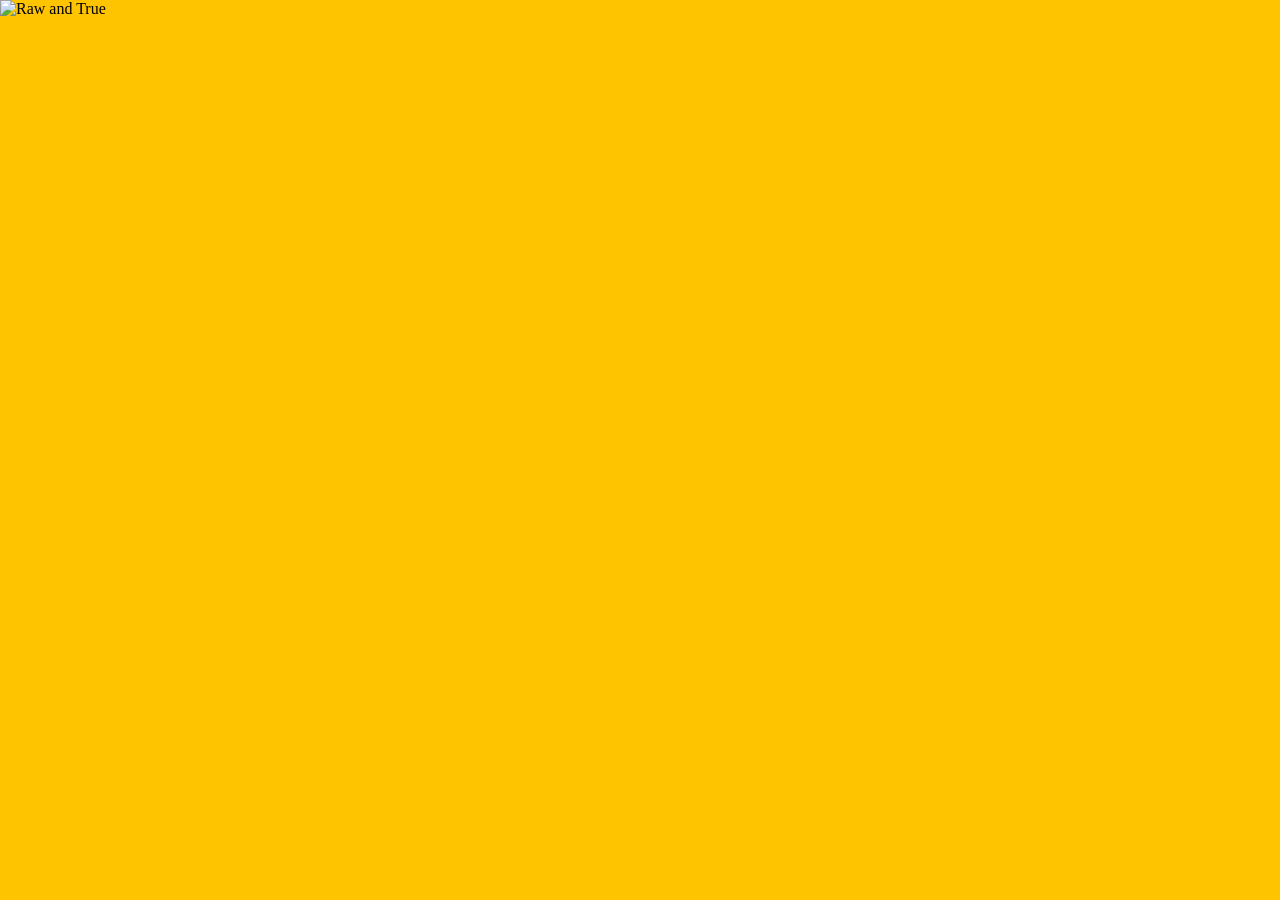
==== nginx/html/index.html @ ca9e3b0e "Show homepage artwork full screen" ====
<!doctype html>
<html lang="en">
<head>
  <meta charset="utf-8">
  <meta name="viewport" content="width=device-width, initial-scale=1">
  <meta name="theme-color" content="#ffc400">
  <title>Raw &amp; True</title>
  <style>
    * {
      box-sizing: border-box;
    }

    html,
    body {
      width: 100%;
      height: 100%;
      margin: 0;
      overflow: hidden;
      background: #ffc400;
    }

    .hero {
      display: block;
      width: 100vw;
      height: 100vh;
      object-fit: contain;
      object-position: center;
    }
  </style>
</head>
<body>
  <img class="hero" src="/homepage.png" alt="Raw and True">
</body>
</html>
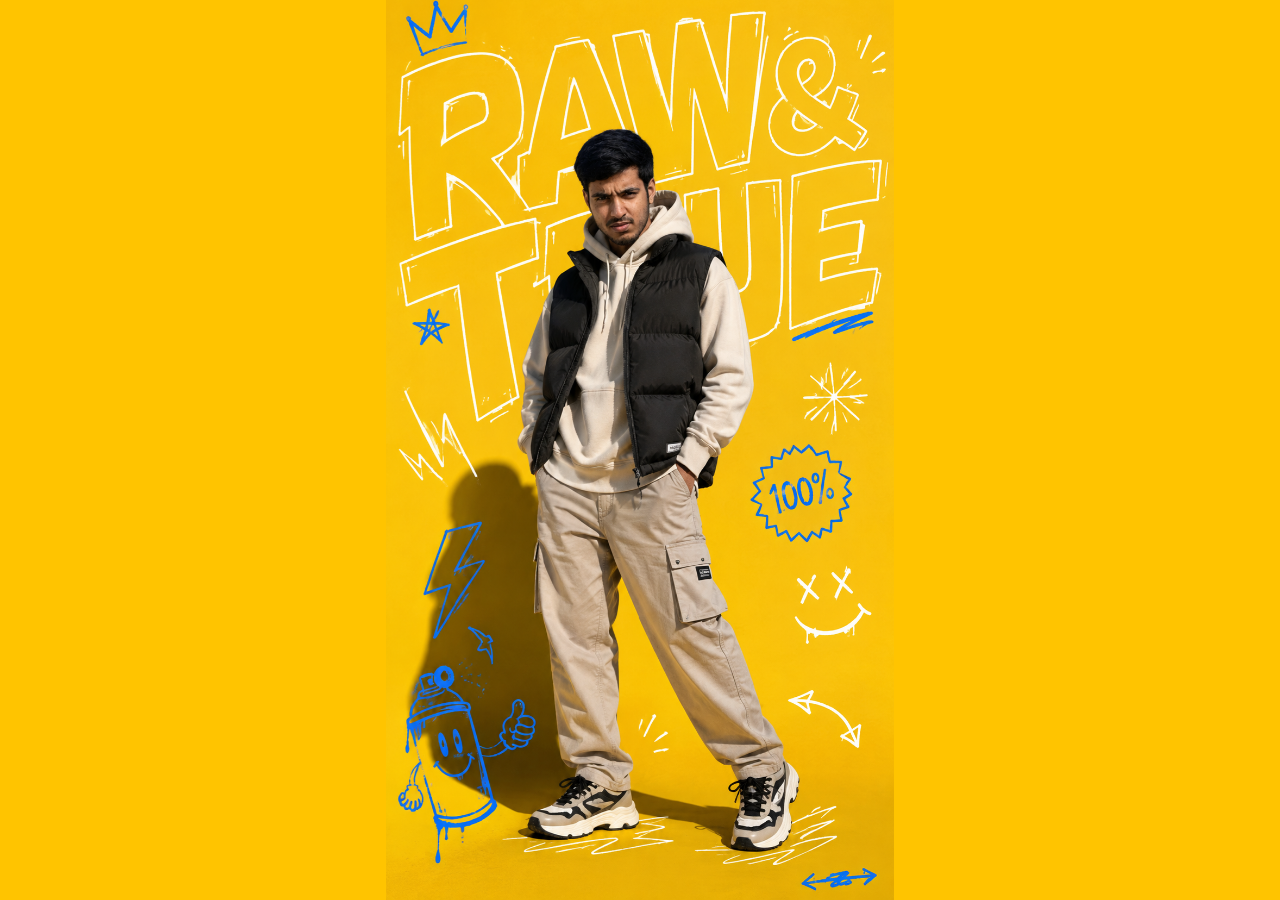
==== commit 7ccb57df: "Move static website deployment to GitHub Pages" ====
--- a/nginx/html/index.html
+++ b/nginx/html/index.html
@@ -29,6 +29,6 @@
   </style>
 </head>
 <body>
-  <img class="hero" src="/homepage.png" alt="Raw and True">
+  <img class="hero" src="./homepage.png" alt="Raw and True">
 </body>
 </html>
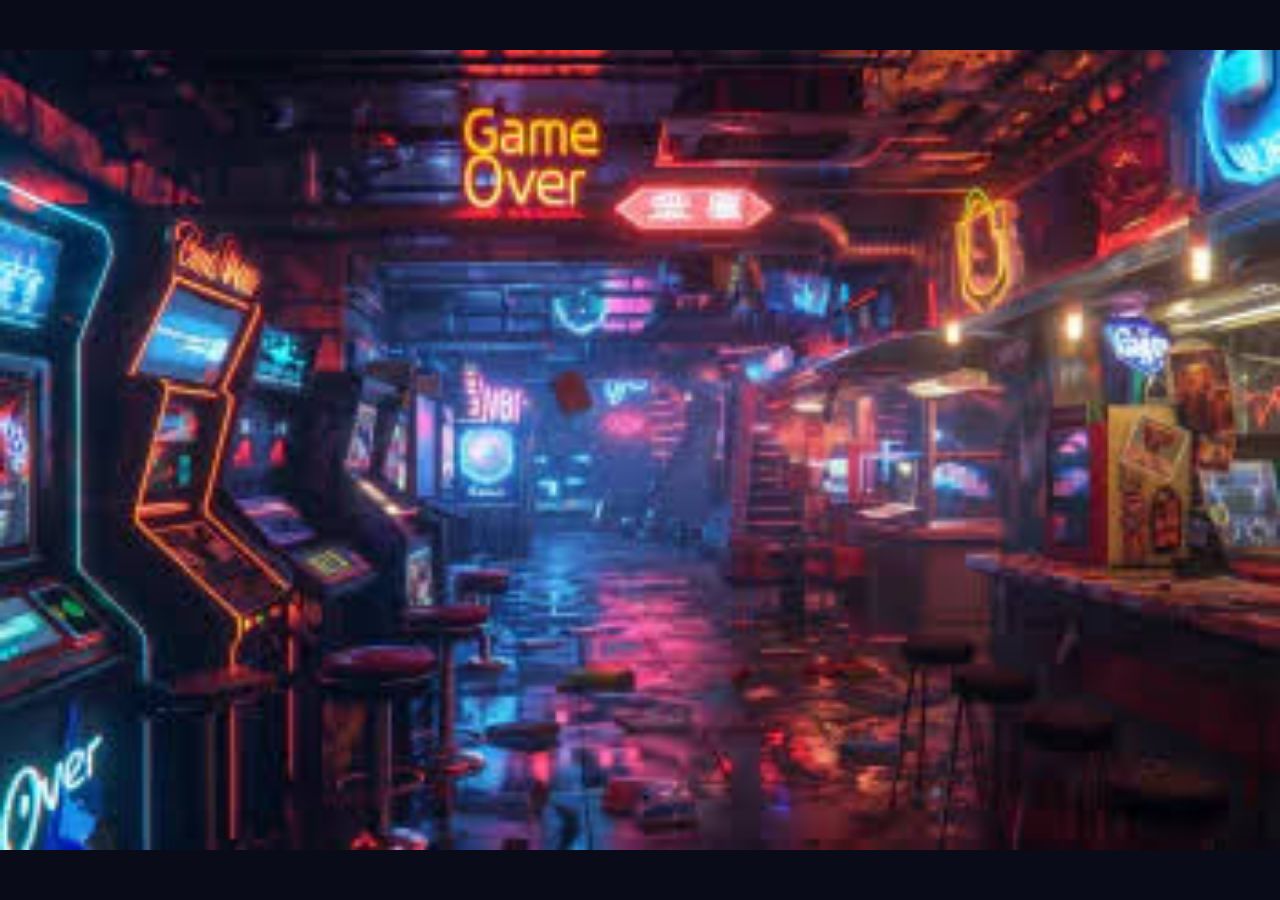
==== commit f40ee844: "Replace homepage artwork with neon arcade image" ====
--- a/nginx/html/index.html
+++ b/nginx/html/index.html
@@ -3,8 +3,8 @@
 <head>
   <meta charset="utf-8">
   <meta name="viewport" content="width=device-width, initial-scale=1">
-  <meta name="theme-color" content="#ffc400">
-  <title>Raw &amp; True</title>
+  <meta name="theme-color" content="#090b18">
+  <title>AIINC Arcade</title>
   <style>
     * {
       box-sizing: border-box;
@@ -16,7 +16,7 @@
       height: 100%;
       margin: 0;
       overflow: hidden;
-      background: #ffc400;
+      background: #090b18;
     }
 
     .hero {
@@ -29,6 +29,6 @@
   </style>
 </head>
 <body>
-  <img class="hero" src="./homepage.png" alt="Raw and True">
+  <img class="hero" src="./homepage.jpeg" alt="Neon-lit arcade with game cabinets and a Game Over sign">
 </body>
 </html>
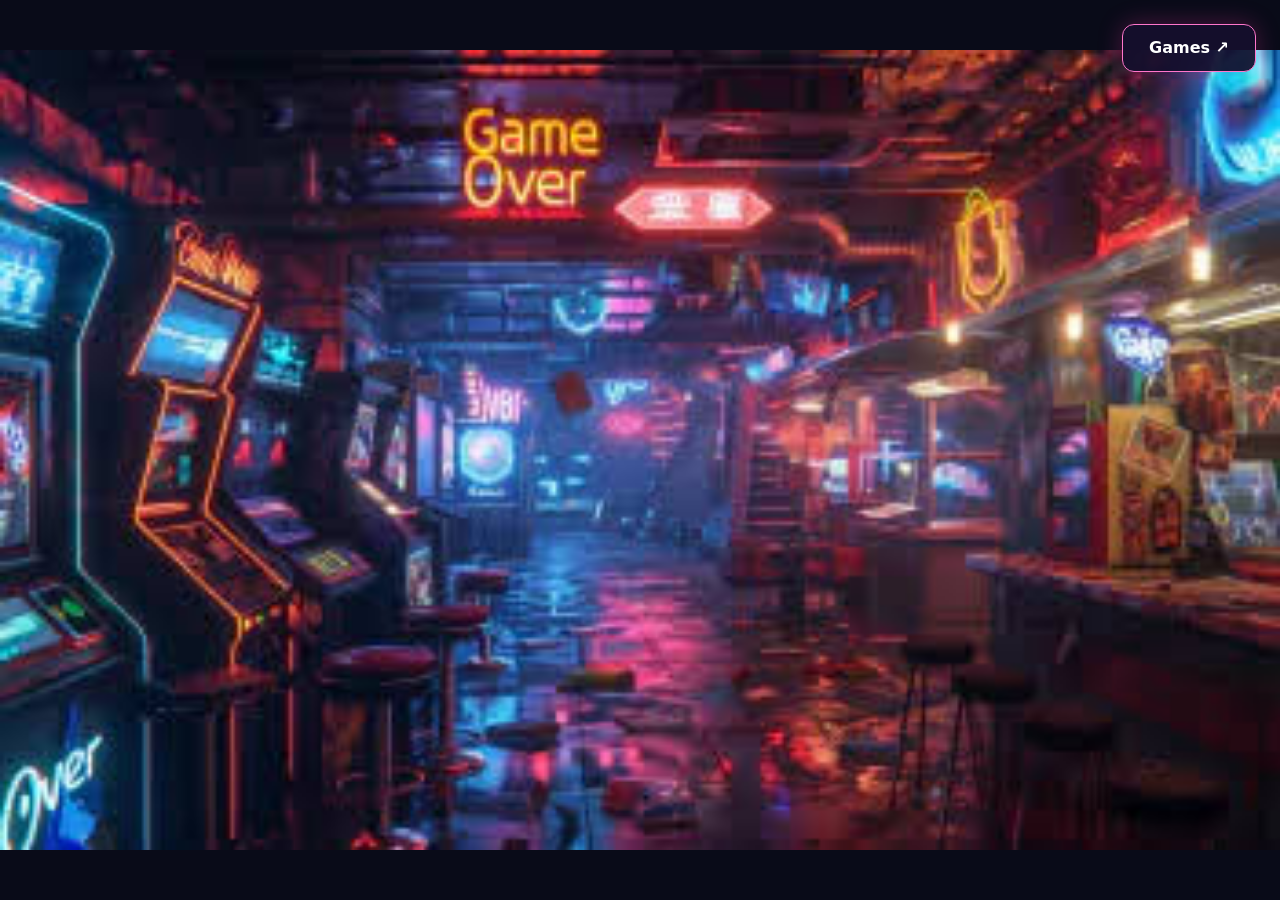
==== commit fed14411: "Add Games homepage navigation and browser Snake game" ====
--- a/nginx/html/index.html
+++ b/nginx/html/index.html
@@ -26,9 +26,41 @@
       object-fit: contain;
       object-position: center;
     }
+
+    .navigation {
+      position: fixed;
+      top: max(24px, env(safe-area-inset-top));
+      right: max(24px, env(safe-area-inset-right));
+    }
+
+    .games-link {
+      display: inline-flex;
+      align-items: center;
+      min-height: 48px;
+      padding: 12px 26px;
+      border: 1px solid #ff76cb;
+      border-radius: 12px;
+      background: #160f2eee;
+      color: #fff;
+      font: 700 16px/1.4 system-ui, sans-serif;
+      text-decoration: none;
+      box-shadow: 0 0 24px #ff38ae44;
+    }
+
+    .games-link:hover {
+      background: #572047;
+    }
+
+    .games-link:focus-visible {
+      outline: 3px solid #70efff;
+      outline-offset: 5px;
+    }
   </style>
 </head>
 <body>
   <img class="hero" src="./homepage.jpeg" alt="Neon-lit arcade with game cabinets and a Game Over sign">
+  <nav class="navigation" aria-label="Main navigation">
+    <a class="games-link" href="./snake/">Games <span aria-hidden="true">&nbsp;↗</span></a>
+  </nav>
 </body>
 </html>
